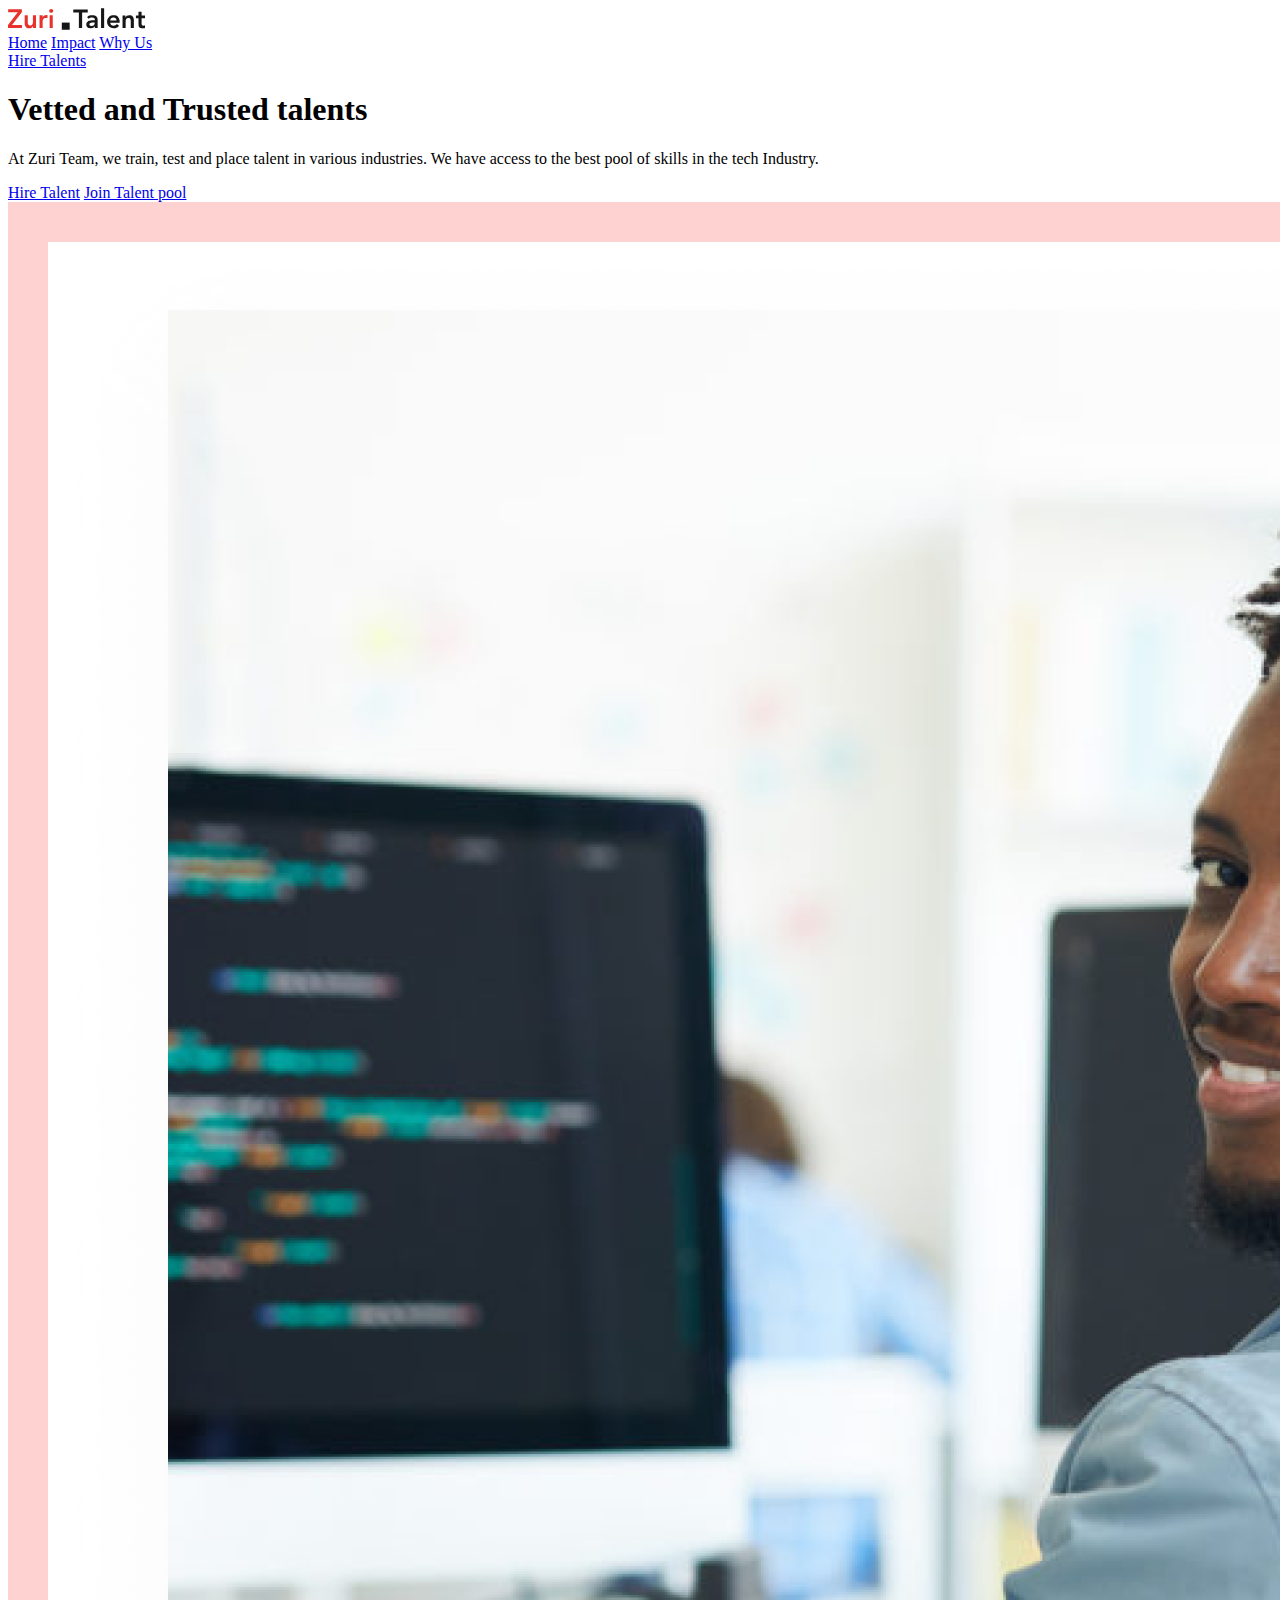
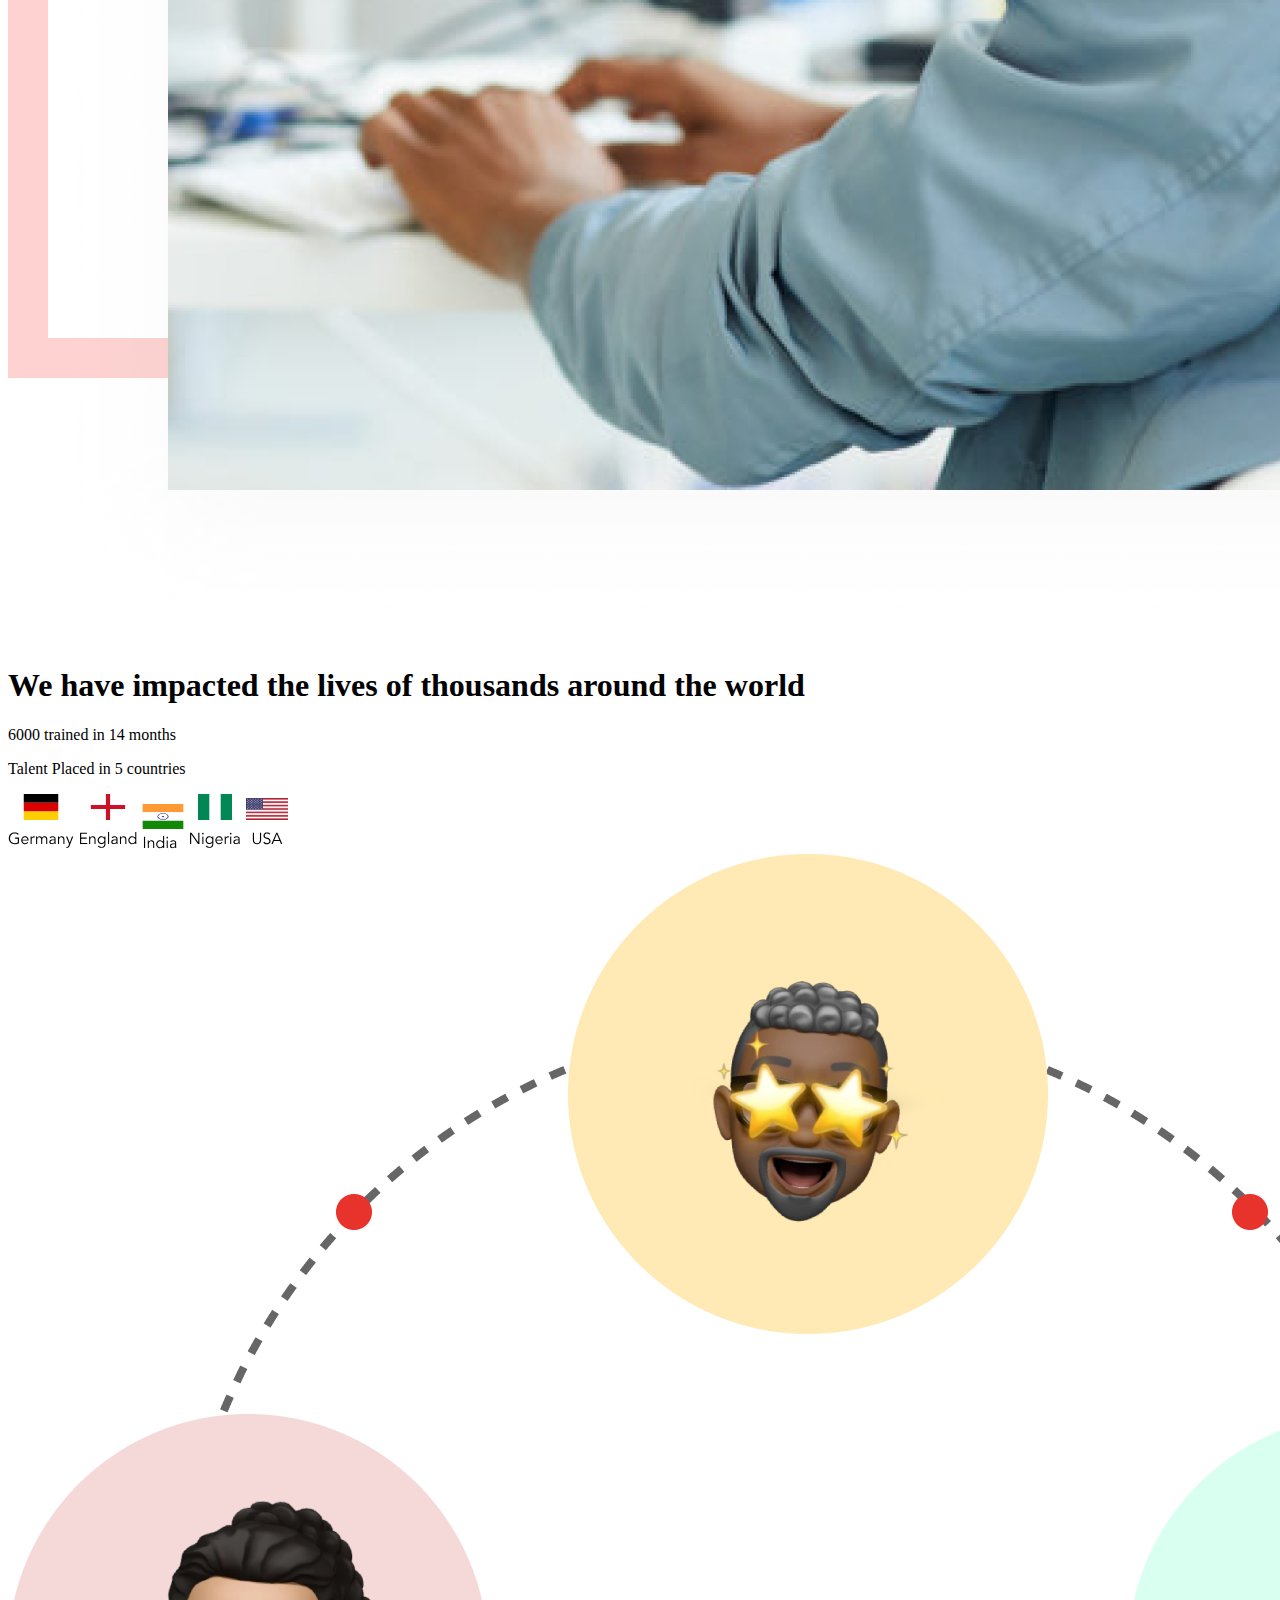
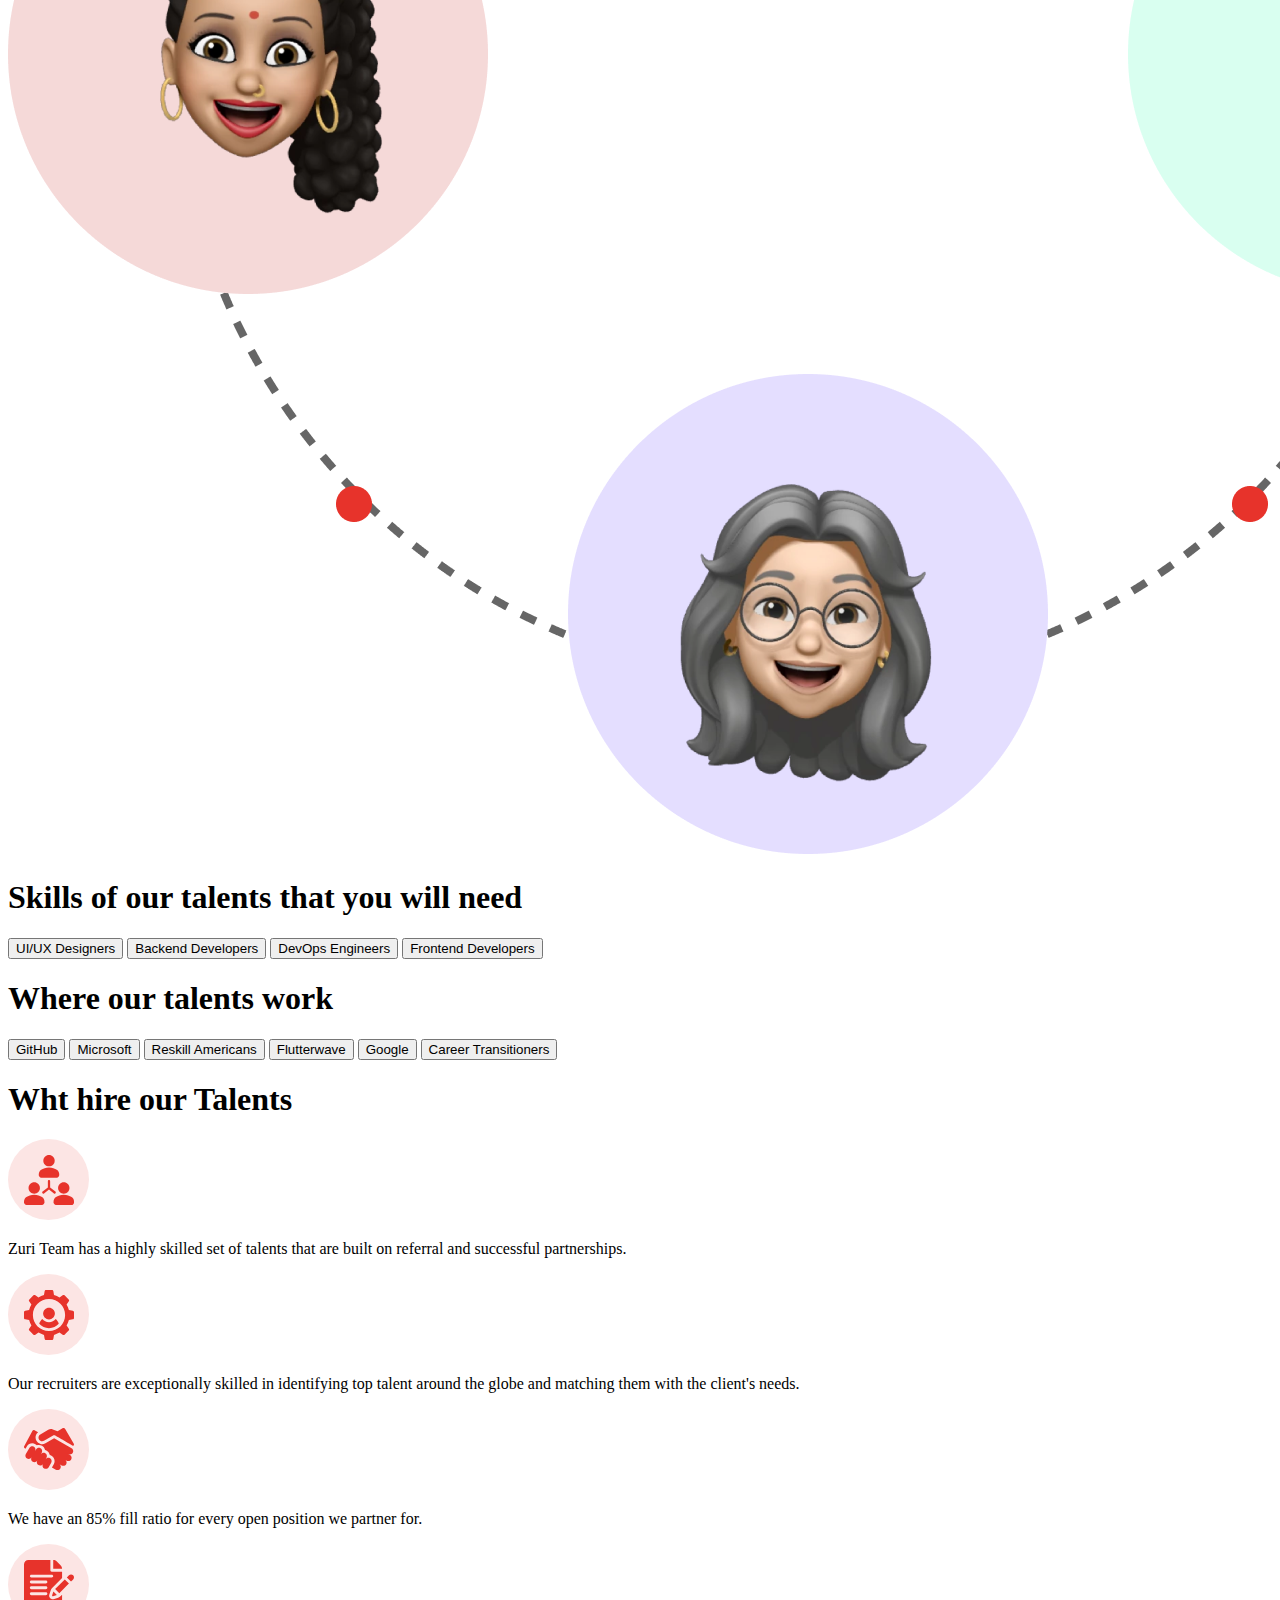
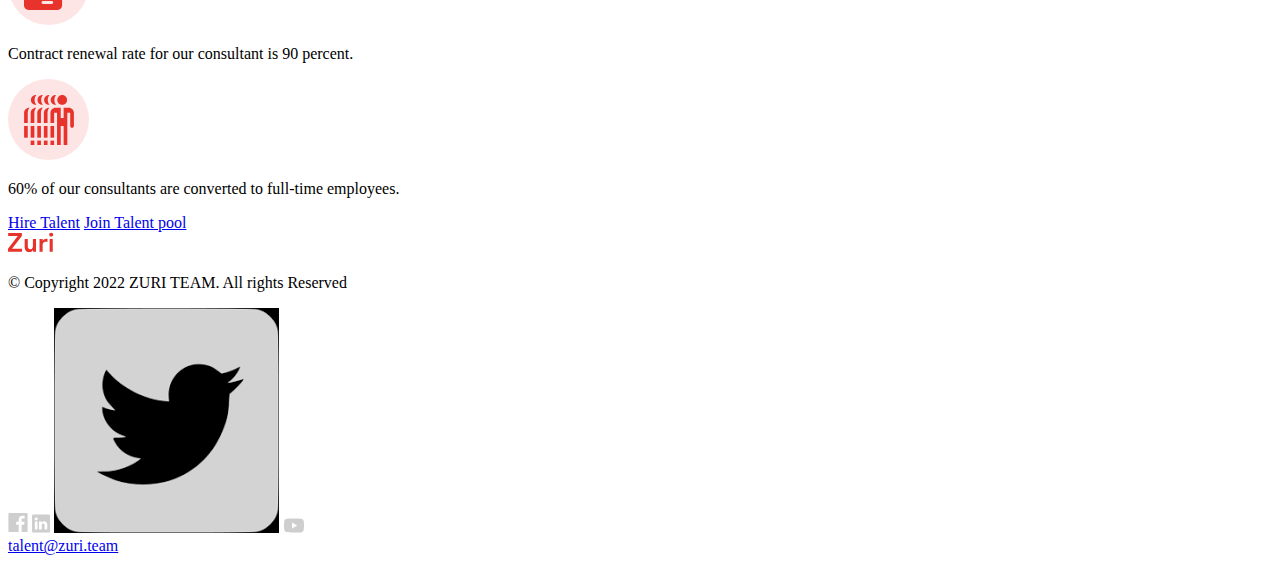
==== zuri-talent/index.html @ 2224c839 "Zuri team & zuri Talent html" ====
<!DOCTYPE html>
<html lang="en">
<head>
    <meta charset="UTF-8">
    <meta http-equiv="X-UA-Compatible" content="IE=edge">
    <meta name="viewport" content="width=device-width, initial-scale=1.0">
    <link rel="stylesheet" href="style/style.css">
    <title>Zuri Talent</title>
</head>
<body>
    
    <!-- Container -->
    <div class="container">

        <header>
            <!-- Logo -->
            <a href="#" class="logo"><img src="images/logo.svg" alt="Zuri Talent logo"></a>

            <!-- Nav Links -->
            <nav>
                <a href="#">Home</a>
                <a href="#">Impact</a>
                <a href="#">Why Us</a>
            </nav>

            <!-- CTA -->
            <a href="#" class="pty-cta">Hire Talents</a>
        </header>


        <!-- Hero Section -->
        <section class="hero-section hero-section-1">

            <!-- Hero Text -->
            <div class="hero-text">
                <h1 class="hero-heading">Vetted and Trusted <span class="red-text">talents</span></h1>
                <p class="hero-text">At Zuri Team, we train, test and place talent in various industries. We have access to the best pool of skills in the tech Industry.</p>

                <!-- Hero - CTA -->
                <div class="hero-cta">
                    <a class="pry-cta" href="#">Hire Talent</a>
                    <a class="sec-cta" href="#">Join Talent pool</a>
                </div>
            </div>

            <!-- Hero Image -->
            <img src="images/hero-img.png" alt="">
        </section>


        <!-- Hero Section 2 -->
        <section class="hero-section hero-section-2">
            <!-- Hero Text -->
            <div class="hero-text">
                <h1 class="hero-heading">We have impacted the lives of <span class="red-text">thousands</span> around the world</h1>
                <p class="hero-text-bold">6000 trained in 14 months</p>
                <p class="hero-text-light">Talent Placed in 5 countries</p>

                <!-- Countries image -->
                <div class="image-container">
                    <img src="images/germany.svg" alt="Germany flag">
                    <img src="images/england.svg" alt="England flag">
                    <img src="images/india.svg" alt="India flag">
                    <img src="images/nigeria.svg" alt="Nigeria flag">
                    <img src="images/usa.svg" alt="USA flag">
                </div>
            </div>

            <!-- Hero Image -->
            <img src="images/hero-section2-img.png" alt="">
        </section>


        <!-- Talent Skills -->
        <section class="hero-section talent-skills">
                <h1 class="hero-heading">Skills of our <span>talents</span> that you will need</h1>

                <!-- Skills set -->
                <div class="skills-set">
                    <button>UI/UX Designers</button>
                    <button>Backend Developers</button>
                    <button>DevOps Engineers</button>
                    <button>Frontend Developers</button>
                </div>

                <!-- Where our talents work -->
                <h1>Where our talents work</h1>

                <!-- Work -->
                <div class="work">
                    <button>GitHub</button>
                    <button>Microsoft</button>
                    <button>Reskill Americans</button>
                    <button>Flutterwave</button>
                    <button>Google</button>
                    <button>Career Transitioners</button>
                </div>
        </section>


        <!-- Why hire out talents -->
        <section class="why-hire">
            <h1 class="hero-heading">Wht hire our <span>Talents</span></h1>

            <!-- Reasons to hire -->
            <div class="reasons-container">
                <div class="reason">
                    <img src="images/people.svg" alt="People Image">
                    <p>Zuri Team has a highly skilled set of talents that are built on referral and successful partnerships.</p>
                </div>
            </div>

            <div class="reasons-container">
                <div class="reason">
                    <img src="images/mech.svg" alt="Mech Image">
                    <p>Our recruiters are exceptionally skilled in identifying top talent around the globe and matching them with the client's needs.</p>
                </div>
            </div>

            <div class="reasons-container">
                <div class="reason">
                    <img src="images/hand.svg" alt="Hand Image">
                    <p>We have an 85% fill ratio for every open position we partner for.</p>
                </div>
            </div>

            <div class="reasons-container">
                <div class="reason">
                    <img src="images/write.svg" alt="Write Image">
                    <p>Contract renewal rate for our consultant is 90 percent.</p>
                </div>
            </div>

            <div class="reasons-container">
                <div class="reason">
                    <img src="images/many.svg" alt="Many Image">
                    <p>60% of our consultants are converted to full-time employees.</p>
                </div>
            </div>
            
            <!-- CTA -->
            <div class="hero-cta">
                <a class="pry-cta" href="#">Hire Talent</a>
                <a class="sec-cta" href="#">Join Talent pool</a>
            </div>
        </section>

        <footer>
            <!-- Logo and copyright -->
            <div class="logo-copyright">
                <a href="#" class="logo"><img src="images/footer-logo.svg" alt="Zuri Talent logo"></a>
                <p class="copyright">© Copyright 2022 ZURI TEAM. All rights Reserved</p>
            </div>

            <!-- Social Media -->
            <div class="socials-container">
                <div class="socials">
                    <a href="#"><img src="images/facebook.svg" alt="Facebook image"></a>
                    <a href="#"><img src="images/linkedIn.svg" alt="LinkedIn image"></a> 
                    <a href="#"><img src="images/twitter.png" alt="Twitter image"></a>
                    <a href="#"><img src="images/youtube.svg" alt="youtube image"></a>
                </div>

                <!-- Email -->
                <a class="mail" href="mailto:talent@zuri.team">talent@zuri.team</a>
            </div>
        </footer>
    </div>
</body>
</html>
---- zuri-talent/style/style.css ----
/*# sourceMappingURL=style.css.map */
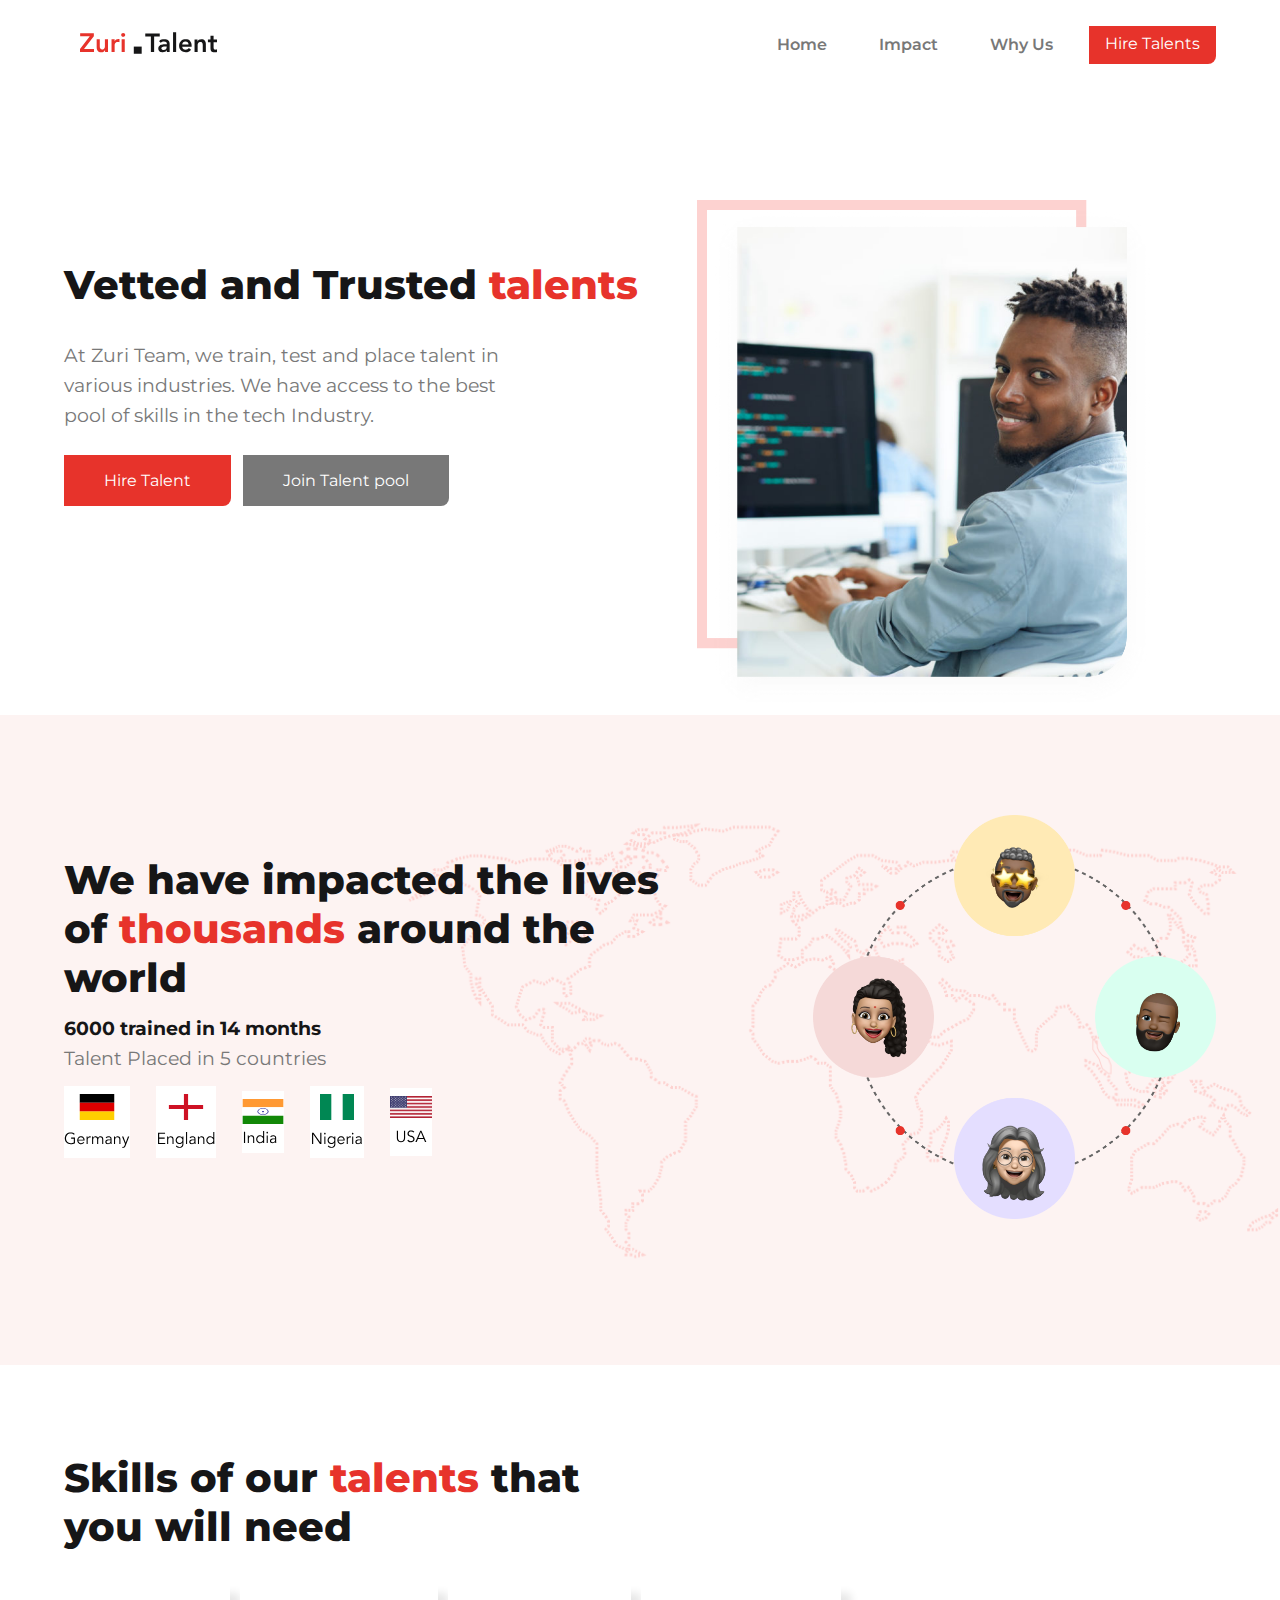
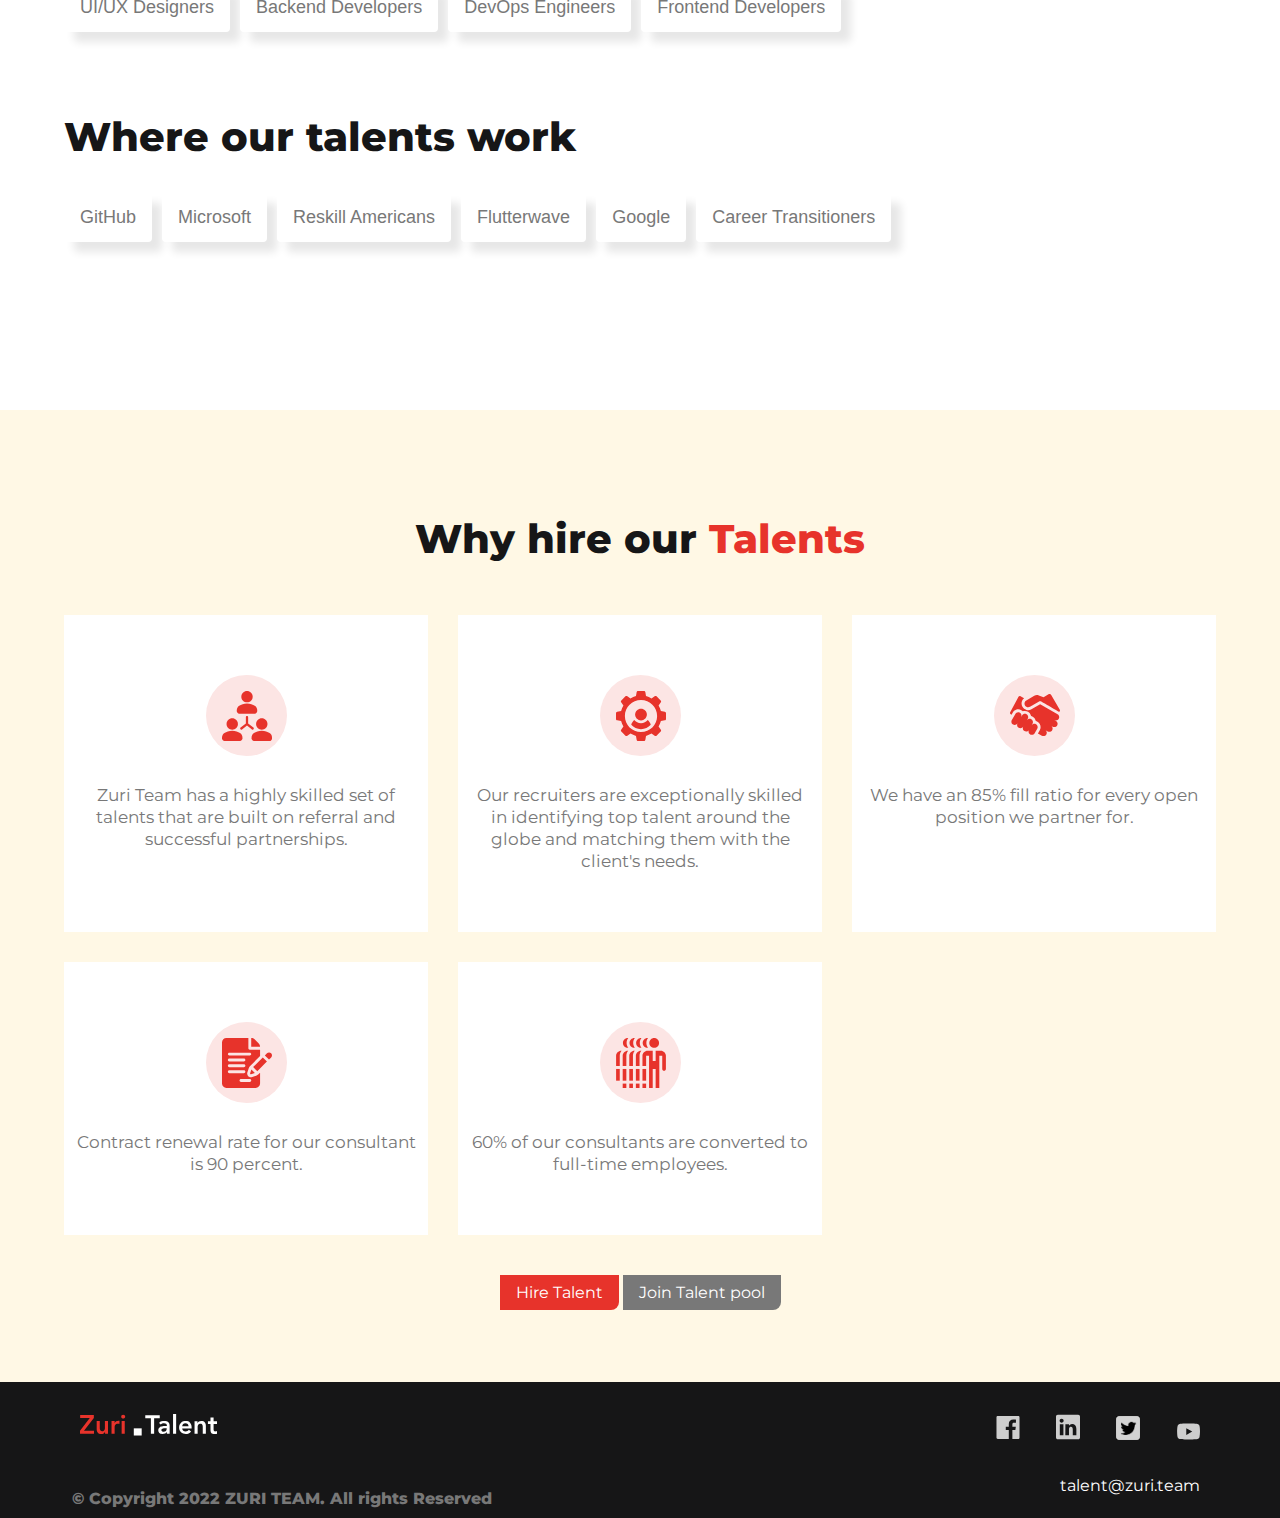
==== commit c1a648c6: "Zuri Talent page completed" ====
--- a/zuri-talent/index.html
+++ b/zuri-talent/index.html
@@ -1,82 +1,108 @@
 <!DOCTYPE html>
 <html lang="en">
-<head>
-    <meta charset="UTF-8">
-    <meta http-equiv="X-UA-Compatible" content="IE=edge">
-    <meta name="viewport" content="width=device-width, initial-scale=1.0">
-    <link rel="stylesheet" href="style/style.css">
-    <title>Zuri Talent</title>
-</head>
-<body>
-    
-    <!-- Container -->
-    <div class="container">
-
-        <header>
-            <!-- Logo -->
-            <a href="#" class="logo"><img src="images/logo.svg" alt="Zuri Talent logo"></a>
-
-            <!-- Nav Links -->
-            <nav>
-                <a href="#">Home</a>
-                <a href="#">Impact</a>
-                <a href="#">Why Us</a>
-            </nav>
-
-            <!-- CTA -->
-            <a href="#" class="pty-cta">Hire Talents</a>
+    <head>
+        <meta charset="UTF-8" />
+        <meta http-equiv="X-UA-Compatible" content="IE=edge" />
+        <meta name="viewport" content="width=device-width, initial-scale=1.0" />
+        <link rel="preconnect" href="https://fonts.googleapis.com">
+        <link rel="preconnect" href="https://fonts.gstatic.com" crossorigin>
+        <link href="https://fonts.googleapis.com/css2?family=Montserrat:wght@400;700&display=swap" rel="stylesheet">
+        <link rel="stylesheet" href="style/style.css" />
+        <title>Zuri Talent</title>
+    </head>
+    <body>
+
+        <!-- Header -->
+        <header id="navbar">
+            <div class="container header-container">
+
+                <!-- Logo -->
+                <a href="./index.html" class="logo"><img src="images/logo.svg" alt="Zuri Talent logo" /></a>
+
+                <div class="nav-right">
+                    <!-- Nav Links -->
+                    <nav>
+                        <a href="#navbar">Home</a>
+                        <a href="#hero">Impact</a>
+                        <a href="#why">Why Us</a>
+                    </nav>
+
+                    <!-- CTA -->
+                    <a href="#" class="pry-cta">Hire Talents</a>
+                </div>
+            </div>
         </header>
-
 
         <!-- Hero Section -->
         <section class="hero-section hero-section-1">
-
-            <!-- Hero Text -->
-            <div class="hero-text">
-                <h1 class="hero-heading">Vetted and Trusted <span class="red-text">talents</span></h1>
-                <p class="hero-text">At Zuri Team, we train, test and place talent in various industries. We have access to the best pool of skills in the tech Industry.</p>
-
-                <!-- Hero - CTA -->
-                <div class="hero-cta">
-                    <a class="pry-cta" href="#">Hire Talent</a>
-                    <a class="sec-cta" href="#">Join Talent pool</a>
-                </div>
-            </div>
-
-            <!-- Hero Image -->
-            <img src="images/hero-img.png" alt="">
+           <div class="container hero-container">
+
+                <!-- Hero Text -->
+                <div class="hero-texts" id="hero">
+                    <h1 class="hero-heading">Vetted and Trusted <span class="red-text">talents</span></h1>
+                    <p class="hero-text">At Zuri Team, we train, test and place talent in various industries. We have access to the best pool of skills in the tech Industry.</p>
+
+                    <!-- Hero - CTA -->
+                    <div class="hero-cta">
+                        <a class="pry-cta cta" href="#">Hire Talent</a>
+                        <a class="sec-cta cta" href="#">Join Talent pool</a>
+                    </div>
+                </div>
+
+                <!-- Hero Image -->
+                <img src="images/hero-img.png" alt="Hero image" />
+           </div>
         </section>
 
 
         <!-- Hero Section 2 -->
         <section class="hero-section hero-section-2">
-            <!-- Hero Text -->
-            <div class="hero-text">
-                <h1 class="hero-heading">We have impacted the lives of <span class="red-text">thousands</span> around the world</h1>
-                <p class="hero-text-bold">6000 trained in 14 months</p>
-                <p class="hero-text-light">Talent Placed in 5 countries</p>
-
-                <!-- Countries image -->
-                <div class="image-container">
-                    <img src="images/germany.svg" alt="Germany flag">
-                    <img src="images/england.svg" alt="England flag">
-                    <img src="images/india.svg" alt="India flag">
-                    <img src="images/nigeria.svg" alt="Nigeria flag">
-                    <img src="images/usa.svg" alt="USA flag">
-                </div>
-            </div>
-
-            <!-- Hero Image -->
-            <img src="images/hero-section2-img.png" alt="">
+            <div class="container hero-container">
+
+                <!-- Hero Text -->
+                <div class="hero-text" id="hero">
+                    <h1 class="hero-heading">We have impacted the lives of <span class="red-text">thousands</span> around the world</h1>
+                    <p class="hero-text-bold">6000 trained in 14 months</p>
+                    <p class="hero-text-light">Talent Placed in 5 countries</p>
+
+                    <!-- Countries image -->
+                    <div class="image-container">
+
+                        <div class="img-cont">
+                            <img src="images/germany.svg" alt="Germany flag" />
+                        </div>
+
+                        <div class="img-cont">
+                            <img src="images/england.svg" alt="England flag" />
+                        </div>
+
+                        <div class="img-cont">
+                            <img src="images/india.svg" alt="India flag" />
+                        </div>
+
+                        <div class="img-cont">
+                            <img src="images/nigeria.svg" alt="Nigeria flag" />
+                        </div>
+
+                        <div class="img-cont">
+                            <img src="images/usa.svg" alt="USA flag" />
+                        </div>
+                    </div>
+                </div>
+
+                <!-- Hero Image -->
+                <img class="hero-img-2" src="images/hero-section2-img.png" alt="" />
+            </div>
         </section>
 
 
         <!-- Talent Skills -->
-        <section class="hero-section talent-skills">
-                <h1 class="hero-heading">Skills of our <span>talents</span> that you will need</h1>
+        <section class="talent-skills">
+            <div class="container">
+                <h1 class="hero-heading">Skills of our <span class="red-text">talents</span> that you will need</h1>
 
                 <!-- Skills set -->
-                <div class="skills-set">
+                <div class="skills-set skills-work">
                     <button>UI/UX Designers</button>
                     <button>Backend Developers</button>
                     <button>DevOps Engineers</button>
@@ -84,10 +110,10 @@
                 </div>
 
                 <!-- Where our talents work -->
-                <h1>Where our talents work</h1>
+                <h1 class="hero-heading">Where our talents work</h1>
 
                 <!-- Work -->
-                <div class="work">
+                <div class="work skills-work">
                     <button>GitHub</button>
                     <button>Microsoft</button>
                     <button>Reskill Americans</button>
@@ -95,76 +121,94 @@
                     <button>Google</button>
                     <button>Career Transitioners</button>
                 </div>
+            </div>
         </section>
 
 
         <!-- Why hire out talents -->
-        <section class="why-hire">
-            <h1 class="hero-heading">Wht hire our <span>Talents</span></h1>
-
-            <!-- Reasons to hire -->
-            <div class="reasons-container">
-                <div class="reason">
-                    <img src="images/people.svg" alt="People Image">
-                    <p>Zuri Team has a highly skilled set of talents that are built on referral and successful partnerships.</p>
-                </div>
-            </div>
-
-            <div class="reasons-container">
-                <div class="reason">
-                    <img src="images/mech.svg" alt="Mech Image">
-                    <p>Our recruiters are exceptionally skilled in identifying top talent around the globe and matching them with the client's needs.</p>
-                </div>
-            </div>
-
-            <div class="reasons-container">
-                <div class="reason">
-                    <img src="images/hand.svg" alt="Hand Image">
-                    <p>We have an 85% fill ratio for every open position we partner for.</p>
-                </div>
-            </div>
-
-            <div class="reasons-container">
-                <div class="reason">
-                    <img src="images/write.svg" alt="Write Image">
-                    <p>Contract renewal rate for our consultant is 90 percent.</p>
-                </div>
-            </div>
-
-            <div class="reasons-container">
-                <div class="reason">
-                    <img src="images/many.svg" alt="Many Image">
-                    <p>60% of our consultants are converted to full-time employees.</p>
-                </div>
-            </div>
-            
-            <!-- CTA -->
-            <div class="hero-cta">
-                <a class="pry-cta" href="#">Hire Talent</a>
-                <a class="sec-cta" href="#">Join Talent pool</a>
-            </div>
-        </section>
-
+        <section class="why-hire" id="why">
+            <div class="container">
+                <h1 class="hero-heading">Why hire our <span class="red-text">Talents</span></h1>
+
+                <!-- Reasons to hire -->
+                 <div class="reasons-container">
+                    <div class="reason">
+                        <img src="images/people.svg" alt="People Image" />
+                        <p>Zuri Team has a highly skilled set of talents that are built on referral and successful partnerships.</p>
+                    </div>
+                
+
+                    <div class="reason">
+                        <img src="images/mech.svg" alt="Mech Image" />
+                        <p>Our recruiters are exceptionally skilled in identifying top talent around the globe and matching them with the client's needs.</p>
+                    </div>
+
+                    <div class="reason">
+                        <img src="images/hand.svg" alt="Hand Image" />
+                        <p>We have an 85% fill ratio for every open position we partner for.</p>
+                    </div>
+
+                    <div class="reason">
+                        <img src="images/write.svg" alt="Write Image" />
+                        <p>Contract renewal rate for our consultant is 90 percent.</p>
+                    </div>
+
+                    <div class="reason">
+                        <img src="images/many.svg" alt="Many Image" />
+                        <p>60% of our consultants are converted to full-time employees.</p>
+                    </div>
+                </div>
+
+                <!-- CTA -->
+                <div class="hero-cta">
+                    <a class="pry-cta" href="#">Hire Talent</a>
+                    <a class="sec-cta" href="#">Join Talent pool</a>
+                </div>
+            </div>
+        </section>
+
+
+        <!-- Footer -->
         <footer>
-            <!-- Logo and copyright -->
-            <div class="logo-copyright">
-                <a href="#" class="logo"><img src="images/footer-logo.svg" alt="Zuri Talent logo"></a>
-                <p class="copyright">© Copyright 2022 ZURI TEAM. All rights Reserved</p>
-            </div>
-
-            <!-- Social Media -->
-            <div class="socials-container">
-                <div class="socials">
-                    <a href="#"><img src="images/facebook.svg" alt="Facebook image"></a>
-                    <a href="#"><img src="images/linkedIn.svg" alt="LinkedIn image"></a> 
-                    <a href="#"><img src="images/twitter.png" alt="Twitter image"></a>
-                    <a href="#"><img src="images/youtube.svg" alt="youtube image"></a>
-                </div>
-
-                <!-- Email -->
-                <a class="mail" href="mailto:talent@zuri.team">talent@zuri.team</a>
-            </div>
+           <div class="container footer-container">
+
+                <!-- Logo and copyright -->
+                <div class="logo-socials">
+                    <a href="#" class="logo"><img src="images/footer-logo.svg" alt="Zuri Talent logo" /></a>
+                    
+                    <!-- Socials -->
+                    <div class="socials">
+                        <a href="#"><img src="images/facebook.svg" alt="Facebook image" /></a>
+                        <a href="#"><img src="images/linkedIn.svg" alt="LinkedIn image" /></a>
+                        <a href="#"><img src="images/twitter.png" alt="Twitter image" /></a>
+                        <a class="img-sz" href="#"><img src="images/youtube.svg" alt="youtube image" /></a>
+                    </div>
+
+                    <!-- Mail -->
+                    <div class="mail">
+                        <a href="mailto:talent@zuri.team">talent@zuri.team</a>
+                    </div>
+
+
+                    <!-- Copyright -->
+                    <p class="copyright">© Copyright 2022 ZURI TEAM. All rights Reserved</p>
+                </div>
+
+                <div class="web-extra">
+                    <!-- Socials -->
+                    <div class="socials">
+                        <a href="#"><img src="images/facebook.svg" alt="Facebook image" /></a>
+                        <a href="#"><img src="images/linkedIn.svg" alt="LinkedIn image" /></a>
+                        <a href="#"><img src="images/twitter.png" alt="Twitter image" /></a>
+                        <a class="img-sz" href="#"><img src="images/youtube.svg" alt="youtube image" /></a>
+                    </div>
+
+                    <!-- Mail -->
+                    <div class="mail">
+                        <a href="mailto:talent@zuri.team">talent@zuri.team</a>
+                    </div>
+                </div>
+           </div>
         </footer>
-    </div>
-</body>
-</html>+    </body>
+</html>
--- a/zuri-talent/style/style.css
+++ b/zuri-talent/style/style.css
@@ -1 +1,430 @@
-/*# sourceMappingURL=style.css.map */+:root {
+  --red: #e7332b;
+  --black: #161617;
+  --black2: #161617;
+  --grey: #787878;
+  --grey2: #808080;
+  --grey-bg: #image.png;
+  --white: #ffffff;
+  --cream: #fff8e5;
+  --font: "Montserrat", sans-serif;
+}
+
+* {
+  box-sizing: border-box;
+  padding: 0;
+  margin: 0;
+}
+
+body {
+  color: var(--grey);
+  font-family: var(--font);
+}
+body a {
+  text-decoration: none;
+  color: var(--white);
+  font-size: 16px;
+  font-weight: 400;
+  line-height: 19px;
+  padding: 8px 16px;
+  border-radius: 0 0 8px 0;
+}
+
+.container {
+  width: 90%;
+  max-width: 1400px;
+  margin: 0 auto;
+}
+
+header {
+  background: white;
+  position: fixed;
+  top: 0;
+  width: 100vw;
+}
+header .header-container {
+  display: flex;
+  justify-content: space-between;
+  align-items: center;
+  padding: 24px 0;
+}
+header .header-container .nav-right {
+  display: flex;
+}
+header .header-container .nav-right nav {
+  display: none;
+}
+header .header-container .nav-right .pry-cta {
+  background: var(--red);
+  color: white;
+  border-radius: 0 0 8px 0;
+  padding: 8px 16px;
+}
+
+.hero-section-1 .hero-container {
+  margin-top: 200px;
+  text-align: center;
+}
+.hero-section-1 .hero-container .hero-heading {
+  font-size: 40px;
+  line-height: 49px;
+  font-weight: 800;
+  color: var(--black);
+}
+.hero-section-1 .hero-container .hero-heading .red-text {
+  color: var(--red);
+}
+.hero-section-1 .hero-container .hero-text {
+  margin: 32px auto 24px;
+  font-size: 16px;
+  line-height: 22px;
+  font-weight: 400;
+  max-width: 620px;
+}
+.hero-section-1 .hero-container .hero-cta .pry-cta {
+  background: var(--red);
+}
+.hero-section-1 .hero-container .hero-cta .sec-cta {
+  background: var(--grey);
+}
+.hero-section-1 .hero-container img {
+  width: 70%;
+  max-width: 1200px;
+  margin: 60px auto 0;
+}
+
+.hero-section-2 {
+  background-image: url("../images/hero2-bg.png");
+  height: 1000px;
+  background-size: cover;
+  background-position: left;
+  background-repeat: no-repeat;
+}
+.hero-section-2 .hero-container {
+  padding: 100px 0;
+  text-align: center;
+}
+.hero-section-2 .hero-heading {
+  font-weight: 800;
+  font-size: 30px;
+  line-height: 40px;
+  color: var(--black);
+}
+.hero-section-2 .hero-heading .red-text {
+  color: var(--red);
+}
+.hero-section-2 .hero-text-bold {
+  font-weight: 700;
+  font-size: 19px;
+  line-height: 22px;
+  margin: 16px 0 8px;
+  color: var(--black);
+}
+.hero-section-2 .hero-text-light {
+  font-weight: 400;
+  font-size: 19px;
+  line-height: 22px;
+}
+.hero-section-2 .image-container {
+  display: flex;
+  align-items: center;
+  justify-content: center;
+  margin-top: 16px;
+  gap: 26px;
+}
+.hero-section-2 .image-container .img-cont {
+  background: var(--white);
+  padding: 8px 0 4px;
+}
+.hero-section-2 .hero-img-2 {
+  width: 70%;
+  max-width: 1200px;
+  margin: 32px auto 0;
+}
+
+.talent-skills {
+  padding: 88px 0;
+  background: var(--white);
+}
+.talent-skills .hero-heading {
+  text-align: center;
+  font-weight: 800;
+  font-size: 30px;
+  line-height: 49px;
+  color: var(--black);
+}
+.talent-skills .hero-heading .red-text {
+  color: var(--red);
+}
+.talent-skills .skills-work {
+  display: flex;
+  flex-wrap: wrap;
+  align-items: center;
+  justify-content: center;
+  gap: 10px;
+  margin: 32px 0;
+}
+.talent-skills .skills-work button {
+  font-weight: 400;
+  font-size: 18px;
+  line-height: 33px;
+  color: var(--grey);
+  background: var(--white);
+  border: 0;
+  border-radius: 4px;
+  padding: 8px 16px;
+  box-shadow: 10px 10px 8px #e7e7e7;
+}
+.talent-skills .skills-work {
+  margin-bottom: 80px;
+}
+
+.why-hire {
+  background: var(--cream);
+  padding: 104px 0 80px;
+  text-align: center;
+}
+.why-hire .hero-heading {
+  font-weight: 800;
+  font-size: 30px;
+  line-height: 49px;
+  color: var(--black);
+}
+.why-hire .hero-heading .red-text {
+  color: var(--red);
+}
+.why-hire .reasons-container {
+  display: grid;
+  grid-template-columns: 1fr;
+  gap: 30px;
+  margin-top: 52px;
+}
+.why-hire .reasons-container .reason {
+  background: var(--white);
+  padding: 60px 10px;
+}
+.why-hire .reasons-container .reason img {
+  margin-bottom: 24px;
+}
+.why-hire .reasons-container .reason p {
+  font-size: 15px;
+  font-weight: 400;
+  line-height: 22px;
+}
+.why-hire .hero-cta {
+  margin-top: 48px;
+}
+.why-hire .hero-cta .pry-cta {
+  background: var(--red);
+}
+.why-hire .hero-cta .sec-cta {
+  background: var(--grey);
+}
+
+footer {
+  background: var(--black2);
+  padding-top: 56px;
+}
+footer .footer-container {
+  text-align: center;
+}
+footer .footer-container .logo-socials .socials {
+  padding: 24px 0 32px;
+}
+footer .footer-container .logo-socials .socials img {
+  width: 24px;
+}
+footer .footer-container .logo-socials .socials .copyright {
+  padding: 24px;
+}
+footer .footer-container .logo-socials .mail {
+  border-bottom: 1px solid var(--red);
+  padding: 24px 0 24px;
+}
+footer .footer-container .logo-socials .copyright {
+  margin-top: 32px;
+  font-size: 16px;
+  font-weight: 800;
+  line-height: 22px;
+}
+footer .footer-container .web-extra {
+  display: none;
+}
+
+@media screen and (min-width: 600px) {
+  .why-hire .reasons-container {
+    grid-template-columns: 1fr 1fr;
+    gap: 30px;
+  }
+  .why-hire .reason:last-child {
+    grid-column: 1/-1;
+  }
+  footer {
+    padding-top: 8px;
+  }
+  footer .footer-container {
+    text-align: left;
+    display: flex;
+    justify-content: space-between;
+  }
+  footer .footer-container .logo-socials {
+    display: flex;
+    flex-direction: column;
+    width: 50%;
+  }
+  footer .footer-container .logo-socials a {
+    margin-top: 16px;
+  }
+  footer .footer-container .logo-socials .socials {
+    padding: 0;
+    display: none;
+  }
+  footer .footer-container .logo-socials .socials .copyright {
+    padding: 24px;
+  }
+  footer .footer-container .logo-socials .mail {
+    border: none;
+    padding: 24px 0 24px;
+    display: none;
+  }
+  footer .footer-container .logo-socials .copyright {
+    padding: 8px;
+    font-size: 16px;
+    font-weight: 800;
+    line-height: 22px;
+  }
+  footer .footer-container .web-extra {
+    display: flex;
+    flex-direction: column;
+    align-items: flex-end;
+  }
+  footer .footer-container .web-extra .socials {
+    padding: 24px 0 32px;
+  }
+  footer .footer-container .web-extra .socials img {
+    width: 24px;
+  }
+  footer .footer-container .web-extra .socials .copyright {
+    padding: 24px;
+  }
+}
+@media screen and (min-width: 900px) {
+  header .header-container {
+    align-items: center;
+  }
+  header .header-container .nav-right nav {
+    display: flex;
+    align-items: center;
+  }
+  header .header-container .nav-right nav a {
+    margin-right: 20px;
+    color: var(--grey);
+    font-size: 16px;
+    font-weight: 600;
+    line-height: 22px;
+  }
+  header .why-hire .reasons-container .reason p {
+    font-size: 17px;
+  }
+  .hero-section-2 {
+    background-image: url("../images/hero2-bg.png");
+    height: 550px;
+    background-position: center;
+  }
+  .hero-section-2 .hero-container {
+    padding: 100px 0;
+    text-align: left;
+    display: flex;
+    justify-content: space-between;
+  }
+  .hero-section-2 .hero-heading {
+    font-size: 30px;
+    line-height: 40px;
+    max-width: 420px;
+    margin-top: 32px;
+  }
+  .hero-section-2 .image-container {
+    justify-content: left;
+  }
+  .hero-section-2 .hero-img-2 {
+    width: 40%;
+    max-width: 1200px;
+    margin: 0;
+  }
+  .talent-skills .hero-heading {
+    text-align: left;
+  }
+  .talent-skills .skills-work {
+    justify-content: left;
+  }
+}
+@media screen and (min-width: 1200px) {
+  .hero-section-1 .hero-container {
+    display: flex;
+    margin-top: 200px;
+    text-align: left;
+  }
+  .hero-section-1 .hero-container .hero-heading {
+    font-size: 40px;
+    line-height: 49px;
+    font-weight: 800;
+    color: var(--black);
+    margin-top: 60px;
+  }
+  .hero-section-1 .hero-container .hero-heading .red-text {
+    color: var(--red);
+  }
+  .hero-section-1 .hero-container .hero-text {
+    margin: 32px 0 40px;
+    font-size: 19px;
+    max-width: 450px;
+    line-height: 30px;
+  }
+  .hero-section-1 .hero-container .hero-cta .cta {
+    padding: 16px 40px;
+  }
+  .hero-section-1 .hero-container .hero-cta .pry-cta {
+    background: var(--red);
+    margin-right: 8px;
+  }
+  .hero-section-1 .hero-container .hero-cta .sec-cta {
+    background: var(--grey);
+  }
+  .hero-section-1 .hero-container img {
+    width: 40%;
+    margin-top: 0;
+  }
+  .hero-section-2 {
+    height: 650px;
+  }
+  .hero-section-2 .hero-heading {
+    font-size: 40px;
+    line-height: 49px;
+    max-width: 620px;
+    margin-top: 40px;
+  }
+  .hero-section-2 .hero-img-2 {
+    width: 35%;
+    margin: 0;
+  }
+  .talent-skills .hero-heading {
+    font-size: 40px;
+    width: 580px;
+  }
+  .why-hire .hero-heading {
+    font-size: 40px;
+    line-height: 49px;
+    font-weight: 800;
+  }
+  .why-hire .reasons-container {
+    grid-template-columns: repeat(3, 1fr);
+  }
+  .why-hire .reasons-container .reason p {
+    font-size: 17px;
+    line-height: 22px;
+    font-weight: 400;
+  }
+  .why-hire .reasons-container .reason:last-child {
+    grid-column: 2;
+  }
+}/*# sourceMappingURL=style.css.map */